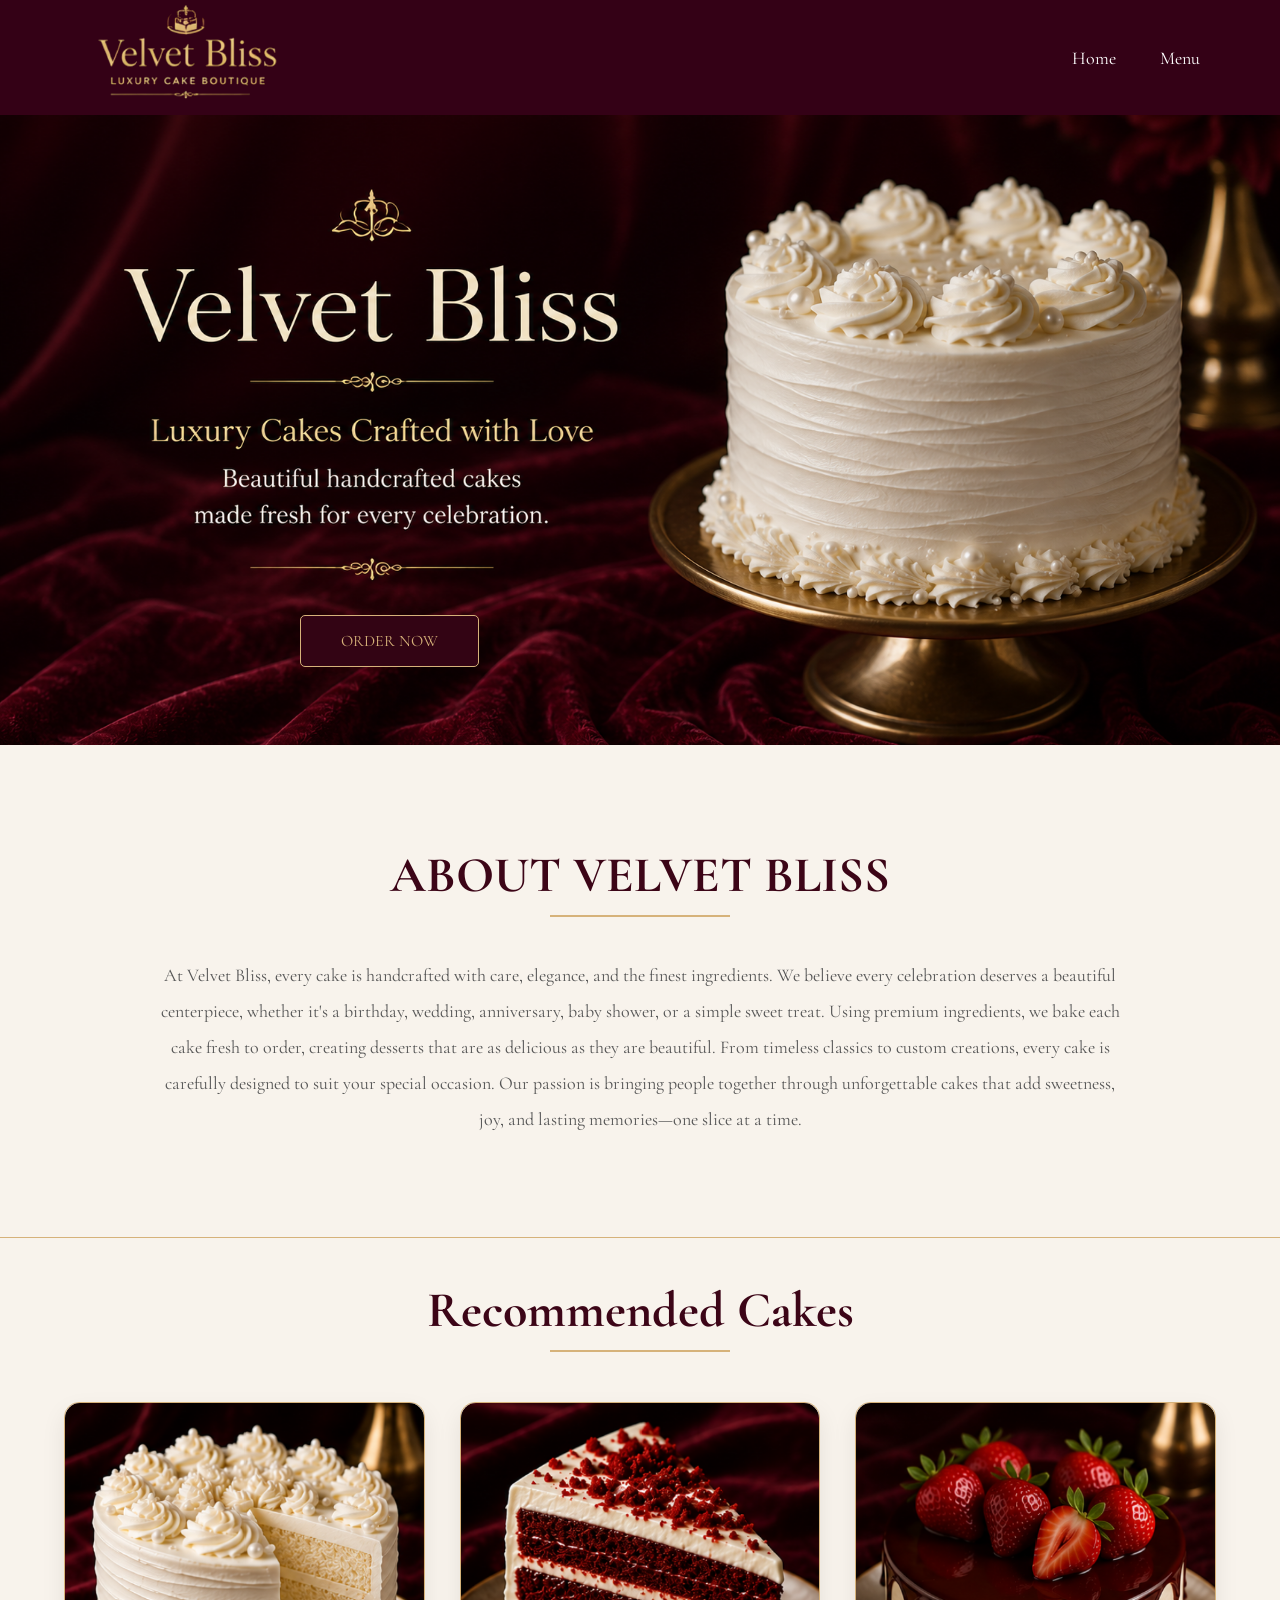
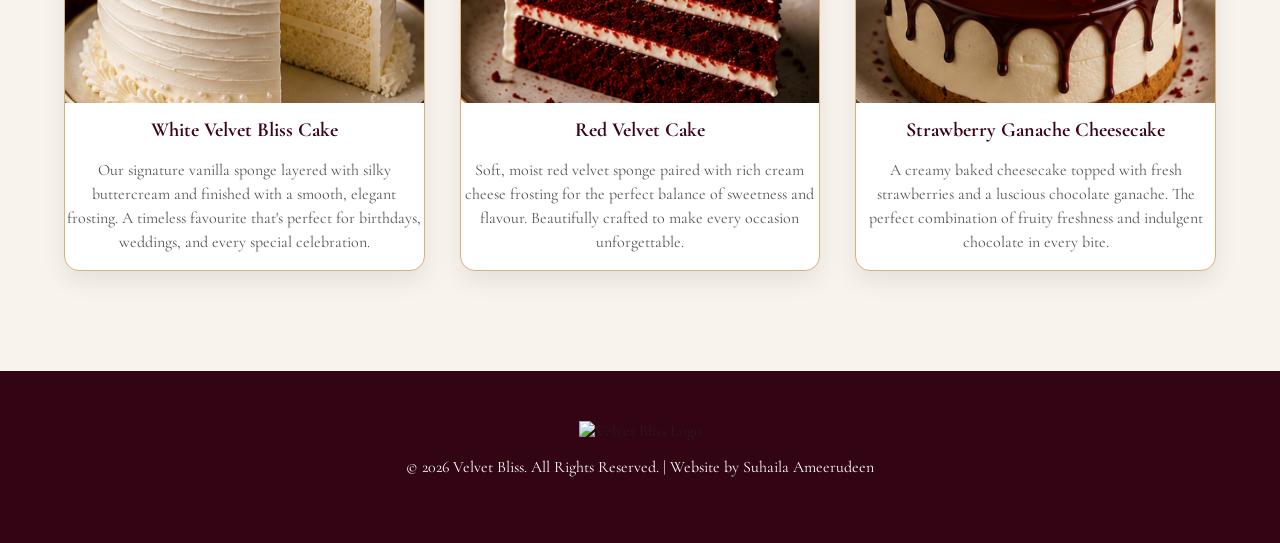
==== index.html @ b3609359 "Jul 16, 2026, 12:04 PM" ====
<!DOCTYPE html>
<html>
<head>
<link rel="stylesheet" href="style.css">

<title>Velvet Bliss</title>

<link rel="preconnect" href="https://fonts.googleapis.com">
<link rel="preconnect" href="https://fonts.gstatic.com" crossorigin>
<link href="https://fonts.googleapis.com/css2?family=Cormorant+Garamond:ital,wght@0,300..700;1,300..700&family=Roboto:ital,wght@0,100..900;1,100..900&display=swap" rel="stylesheet">
</head>

<body>


<div class="navbar">

    <div class="logo">
        <a href="index.html">
        <img src="image/velvet bliss logo.png" alt="Velvet Bliss Logo">
        </a>
    </div>

    <nav>
    <a href="index.html">Home</a>
    <a href="menu.html">Menu</a>
    </nav>

</div>

<div class="Banner">
    <a href="menu.html" class="orderButton">ORDER NOW</a>
</div>

<div class="About">
    <h2>ABOUT VELVET BLISS</h2>
    <div class="borderline"></div>
    <p> At Velvet Bliss, every cake is handcrafted with care, elegance, and the finest ingredients. We believe every celebration deserves a beautiful centerpiece, whether it's a birthday, wedding, anniversary, baby shower, or a simple sweet treat.
        Using premium ingredients, we bake each cake fresh to order, creating desserts that are as delicious as they are beautiful. From timeless classics to custom creations, every cake is carefully designed to suit your special occasion.
        Our passion is bringing people together through unforgettable cakes that add sweetness, joy, and lasting memories—one slice at a time.</p>
</div>

<div class="bottomline"></div>

<div class="recommended">
    <h2>Recommended Cakes</h2>
    <div class="borderline"></div>

    <div class="container">
        <div class="CakeContainer">
            <img src="image/White Velvet Bliss Cake.png" alt="White Velvet Bliss Cak">
            <h3>White Velvet Bliss Cake</h3>
            <p>Our signature vanilla sponge layered with silky buttercream and finished with a smooth, elegant frosting. A timeless favourite that's perfect for birthdays, weddings, and every special celebration.</p>
        </div>

        <div class="CakeContainer">
            <img src="image/Red Velvet Cake.png" alt="Red Velvet Cake">
            <h3>Red Velvet Cake</h3>
            <p>Soft, moist red velvet sponge paired with rich cream cheese frosting for the perfect balance of sweetness and flavour. Beautifully crafted to make every occasion unforgettable.</p>
        </div>

        <div class="CakeContainer">
            <img src="image/Strawberry Ganache Cheesecake.png" alt="Strawberry Ganache Cheesecake">
            <h3>Strawberry Ganache Cheesecake</h3>
            <p> A creamy baked cheesecake topped with fresh strawberries and a luscious chocolate ganache. The perfect combination of fruity freshness and indulgent chocolate in every bite.</p>
        </div>

    </div>

</div>

<footer>
    <img src="image/logo.png" alt="Velvet Bliss Logo">
    <p>© 2026 Velvet Bliss. All Rights Reserved. | Website by Suhaila Ameerudeen</p>
</footer>

  
<script src="script.js"></script>
</body>
</html>
---- style.css ----
body{
    margin:0;
    background:#F8F3EC;
     font-family: "Cormorant Garamond", serif;
     color: #2E1A1A;
}

.navbar{
    background:#340116;
    justify-content: space-between;
    align-items: center;
    padding: 5px 80px;
    display:flex;
}
.logo img{
    width:auto;
    height:100px;
}

nav a{
    text-decoration: none;
    color:white;
    margin-left:40px;
    font-size: 18px;
}

nav a:hover{
    border-bottom:2px solid #D6B27A;
}

.Banner{
    background-image: url("image/velvet\ bliss\ banner.png");
    height:630px;
    background-size: cover;
    background-position: center;
}

.orderButton{
    color:#D6B27A;
    display: inline-block;
    padding:15px 40px;
    text-decoration: none;
    border: 1px solid #D6B27A;
    border-radius: 5px;
    background:#330414 ;
    margin-left: 300px;
    margin-top: 500px;
}

.orderButton:hover{
    background: #D6B27A;
    color:#330414;
}

.About{
    width: 75%;
    margin:100px auto;
    text-align: center;
}

.About h2{
    font-size: 50px;
    color:#3c0517;
    margin-bottom: 10px;
}

.borderline{
   border:2px;
   width:180px;
   height: 2px;
   background:#D6B27A;
   margin:0px auto 40px;
}

.About p{
    line-height: 2;
    font-size: 18px;
    color:#555;
}

.bottomline{
    border-bottom:1px solid #D6B27A;

}

.recommended{
    text-align: center;
    padding-bottom: 100px;
    margin:auto;
    width:90%;
}

.recommended h2{
    font-size:50px;
    color:#3c0517;
    margin-bottom:10px;
}

.container{
    display:grid;
    grid-template-columns: repeat(3,1fr);
    gap:35px;
    margin-top:50px;
}

.CakeContainer{
    background:white;
    border: 1px solid #D6B27A;
    border-radius:15px;
    box-shadow: 0 10px 25px rgba(0,0,0,0.08);
}

.CakeContainer img{
    width:100%;
    height:300px;
    object-fit:cover;
    border-top-left-radius:15px;
    border-top-right-radius: 15px;
}

.CakeContainer:hover{
    transform: scale(1.03);
}

.CakeContainer h3{
    text-align: center;
    color:#3c0517;
    margin:10px;
    font-size:20px;
}

.CakeContainer p{
    line-height: 1.5;
    color:#555;
}

footer{
    background:#330414;
    text-align: center;
    padding:50px;
}

footer img{
    width:auto;
    height:90px;
}

footer p{
    color:white;
}
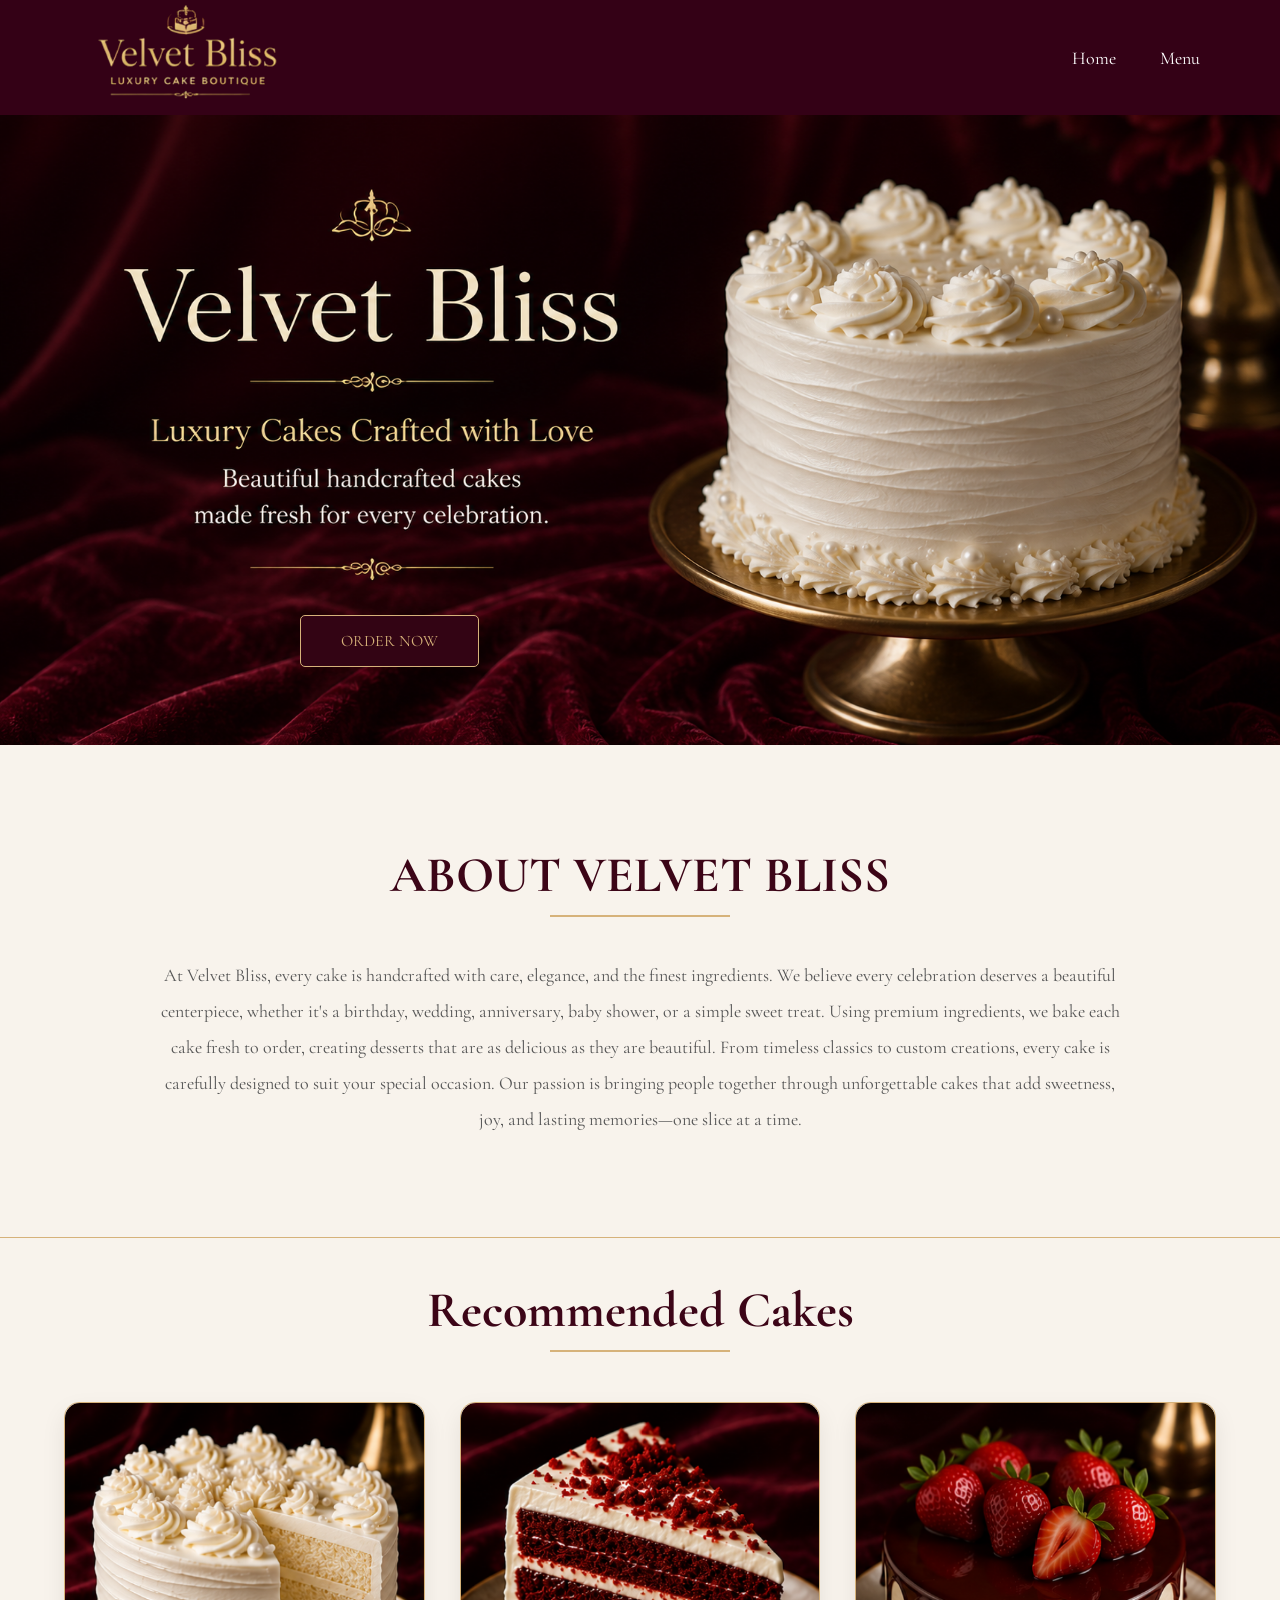
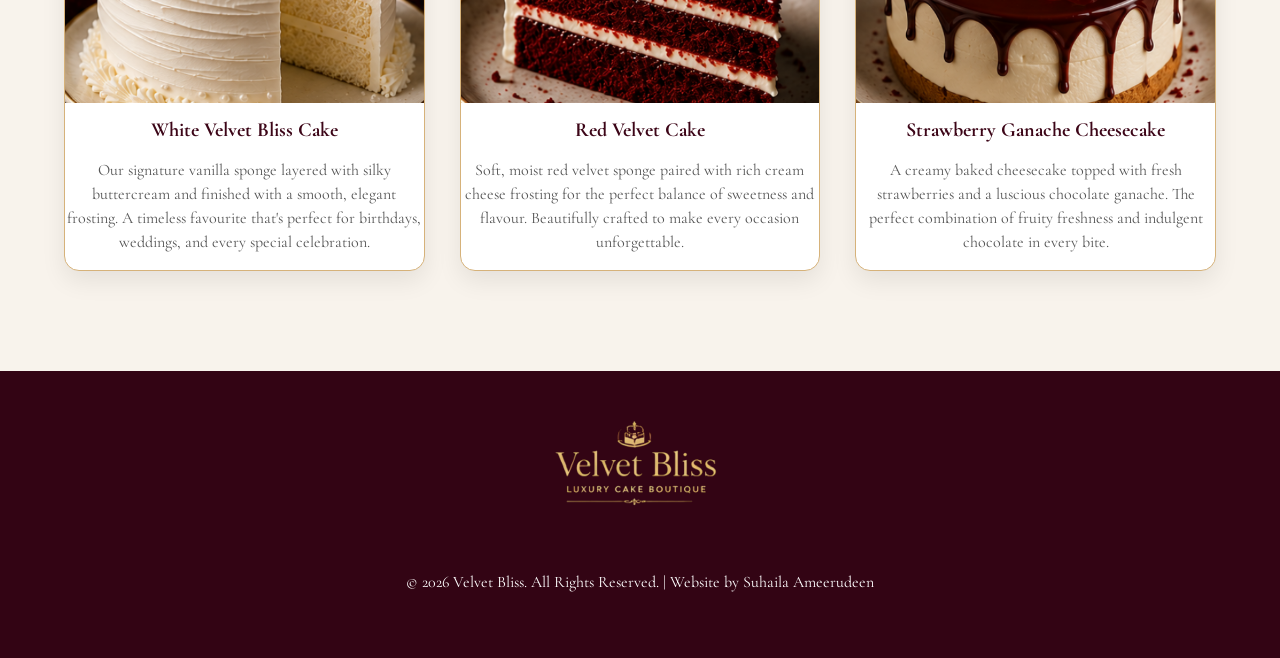
==== commit 3b5faf2c: "Jul 16, 2026, 12:09 PM" ====
--- a/index.html
+++ b/index.html
@@ -70,7 +70,7 @@
 </div>
 
 <footer>
-    <img src="image/logo.png" alt="Velvet Bliss Logo">
+    <img src="image/velvet bliss logo.png" alt="Velvet Bliss Logo">
     <p>© 2026 Velvet Bliss. All Rights Reserved. | Website by Suhaila Ameerudeen</p>
 </footer>
 
--- a/style.css
+++ b/style.css
@@ -143,6 +143,7 @@
 footer img{
     width:auto;
     height:90px;
+    margin-bottom:40px;
 }
 
 footer p{
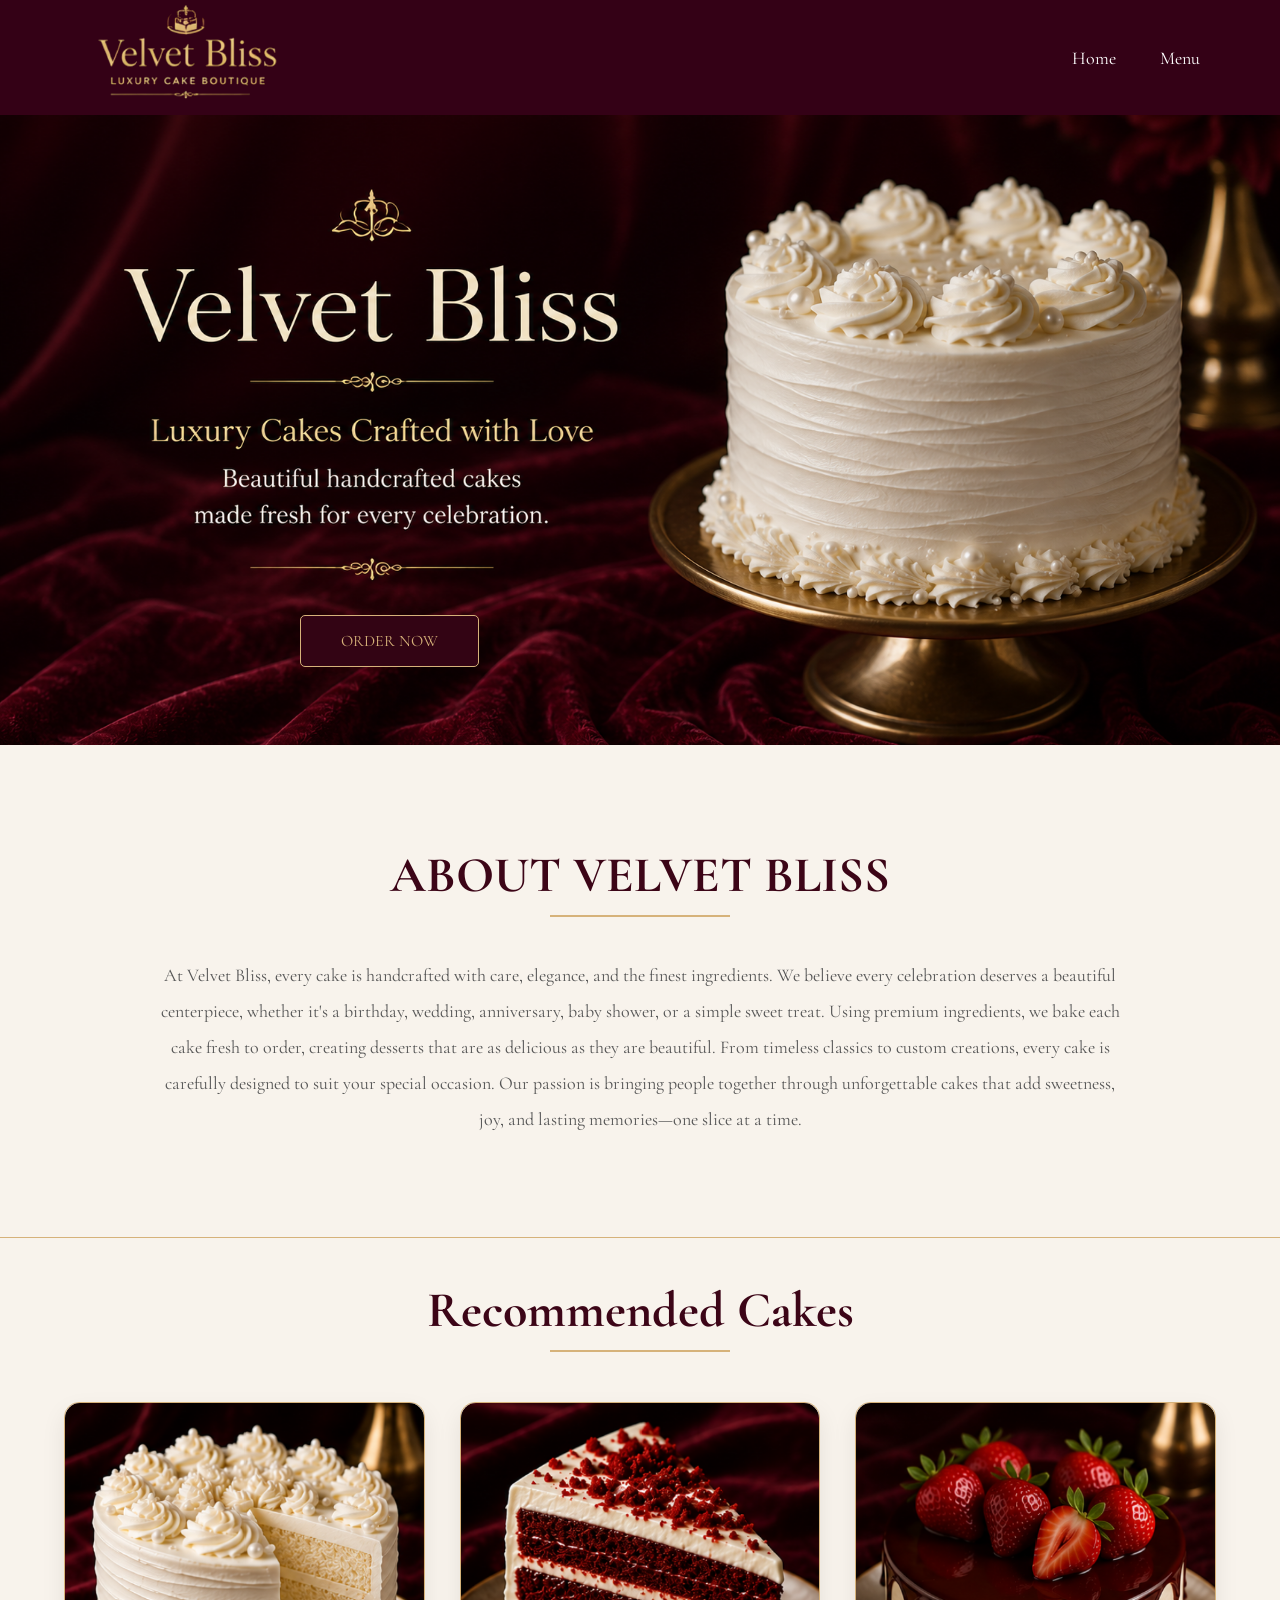
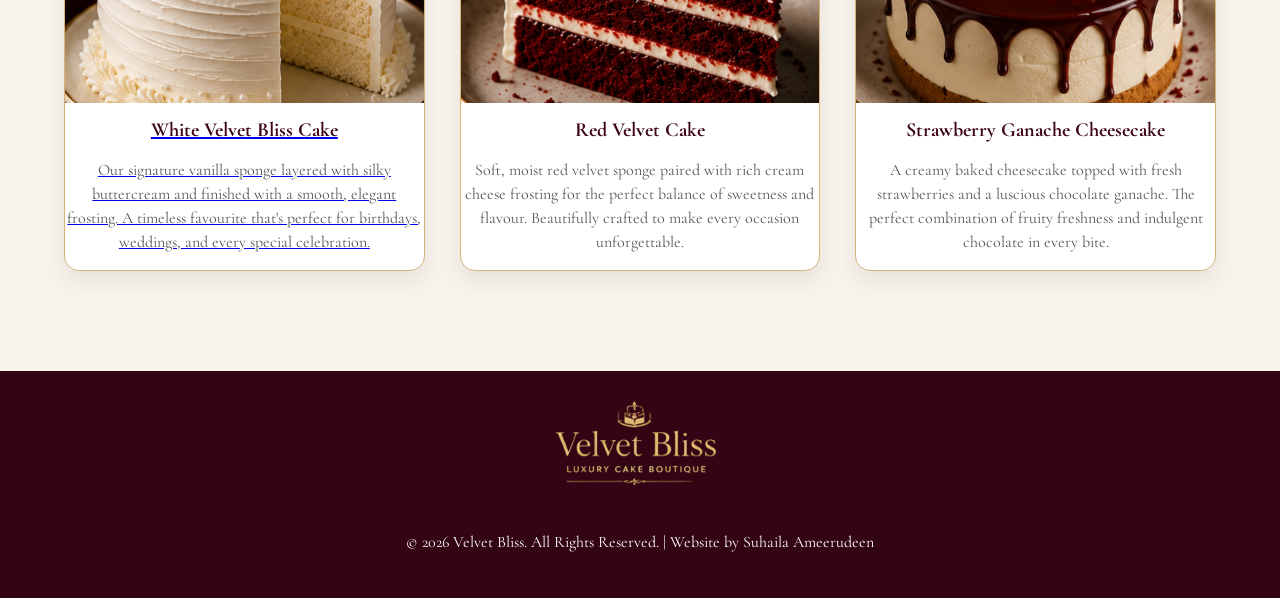
==== commit 71cd3c88: "Jul 17, 2026, 6:49 AM" ====
--- a/index.html
+++ b/index.html
@@ -48,9 +48,11 @@
 
     <div class="container">
         <div class="CakeContainer">
+            <a href="menu.html">
             <img src="image/White Velvet Bliss Cake.png" alt="White Velvet Bliss Cak">
             <h3>White Velvet Bliss Cake</h3>
             <p>Our signature vanilla sponge layered with silky buttercream and finished with a smooth, elegant frosting. A timeless favourite that's perfect for birthdays, weddings, and every special celebration.</p>
+            </a>
         </div>
 
         <div class="CakeContainer">
--- a/style.css
+++ b/style.css
@@ -137,13 +137,13 @@
 footer{
     background:#330414;
     text-align: center;
-    padding:50px;
+    padding:30px;
 }
 
 footer img{
     width:auto;
     height:90px;
-    margin-bottom:40px;
+    margin-bottom:20px;
 }
 
 footer p{
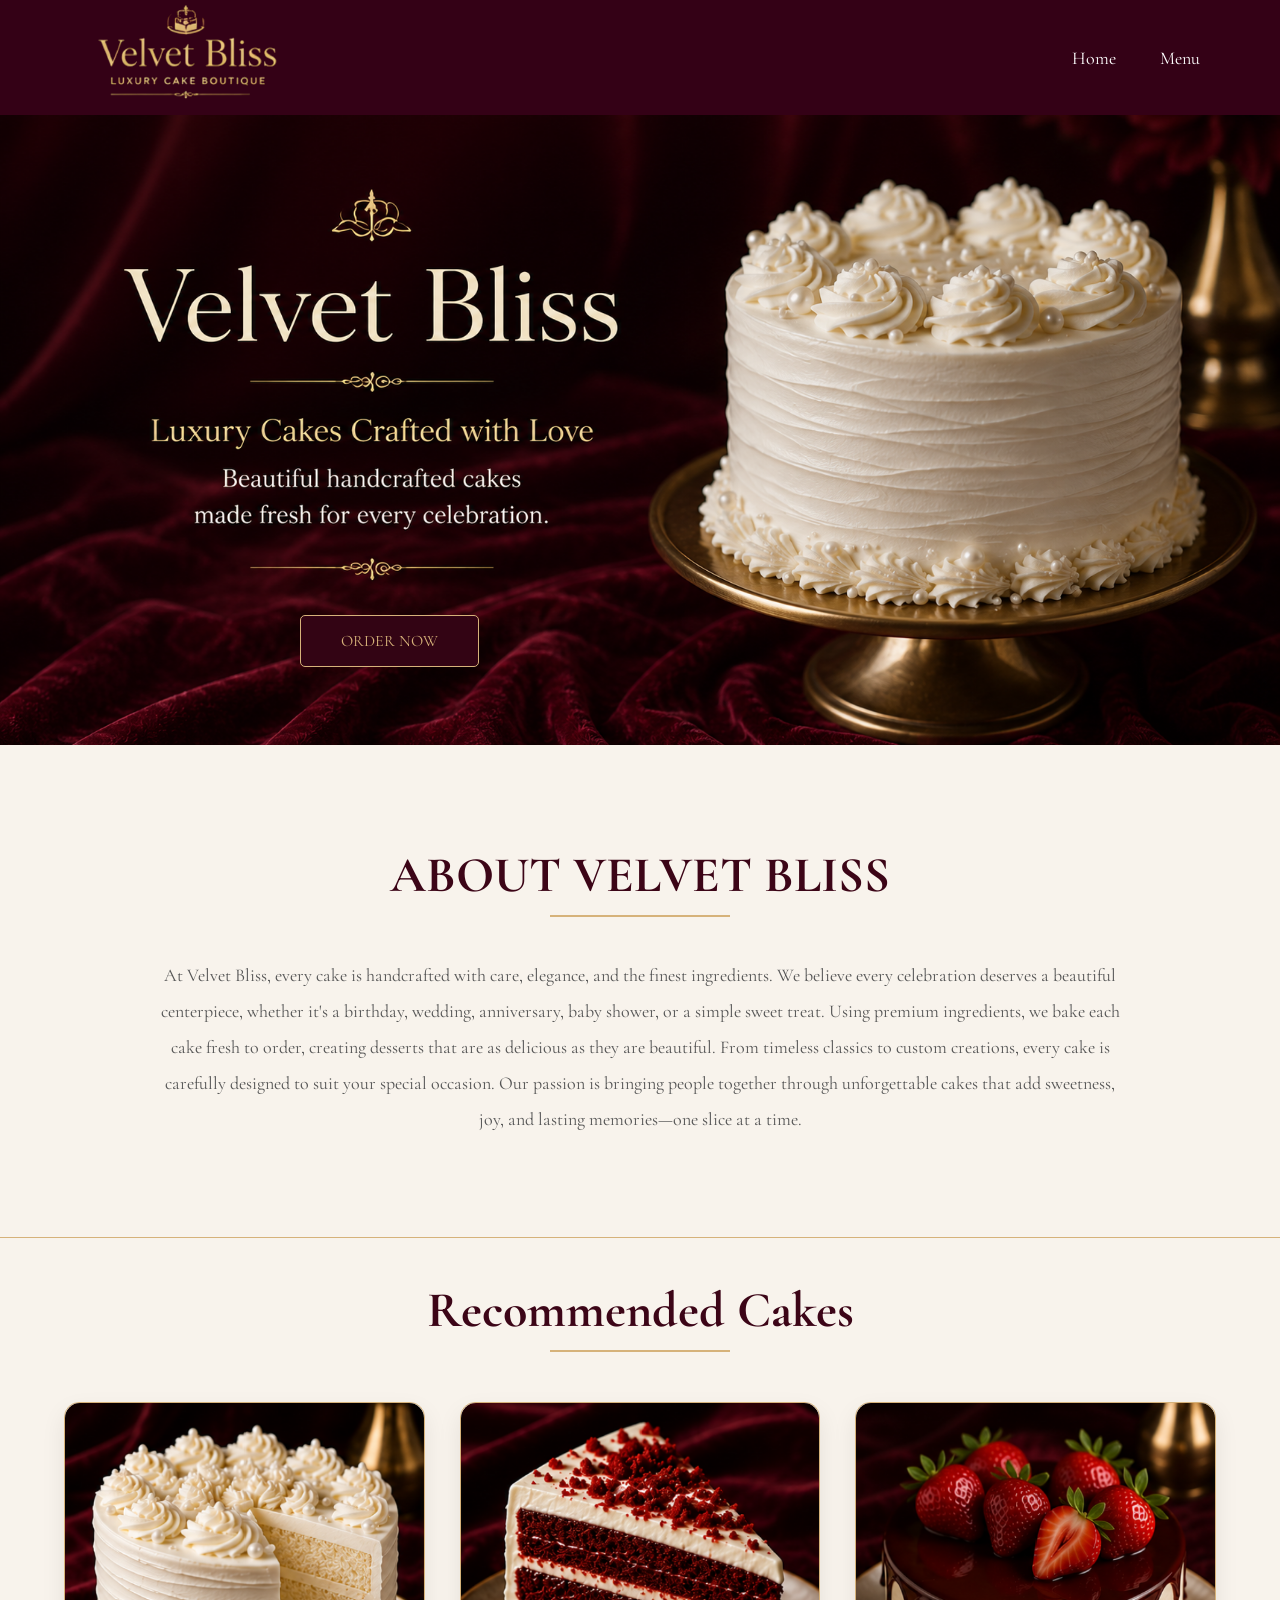
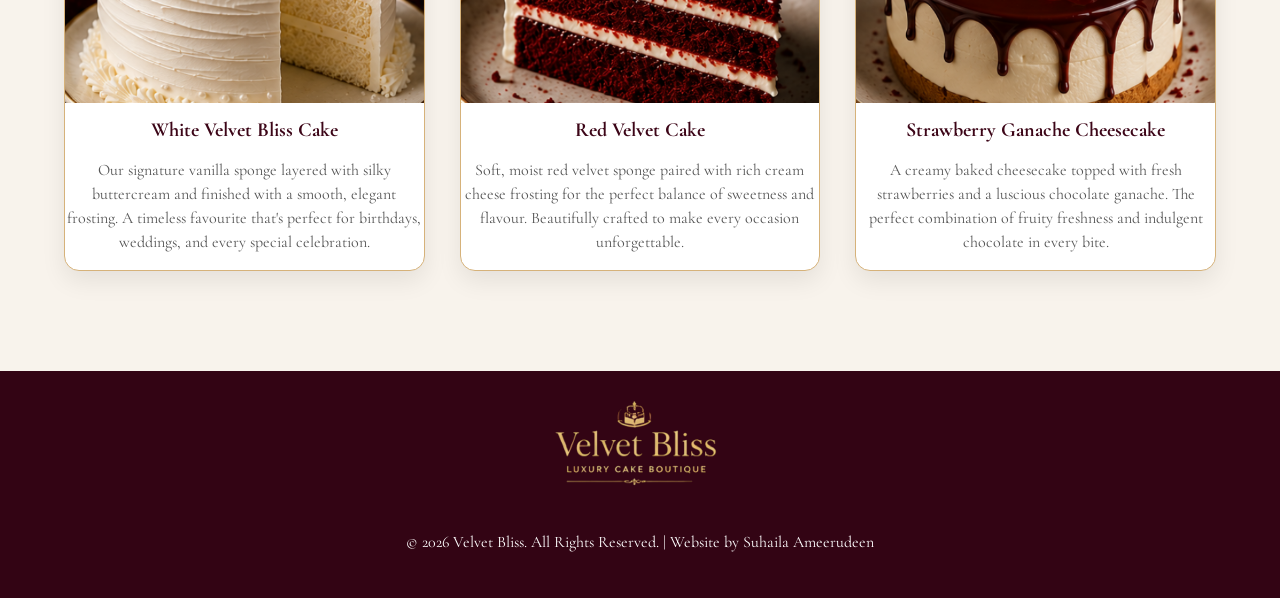
==== commit 771137f0: "Jul 17, 2026, 6:52 AM" ====
--- a/index.html
+++ b/index.html
@@ -56,6 +56,7 @@
         </div>
 
         <div class="CakeContainer">
+            
             <img src="image/Red Velvet Cake.png" alt="Red Velvet Cake">
             <h3>Red Velvet Cake</h3>
             <p>Soft, moist red velvet sponge paired with rich cream cheese frosting for the perfect balance of sweetness and flavour. Beautifully crafted to make every occasion unforgettable.</p>
--- a/style.css
+++ b/style.css
@@ -134,6 +134,10 @@
     color:#555;
 }
 
+.CakeContainer a{
+    text-decoration: none;
+}
+
 footer{
     background:#330414;
     text-align: center;
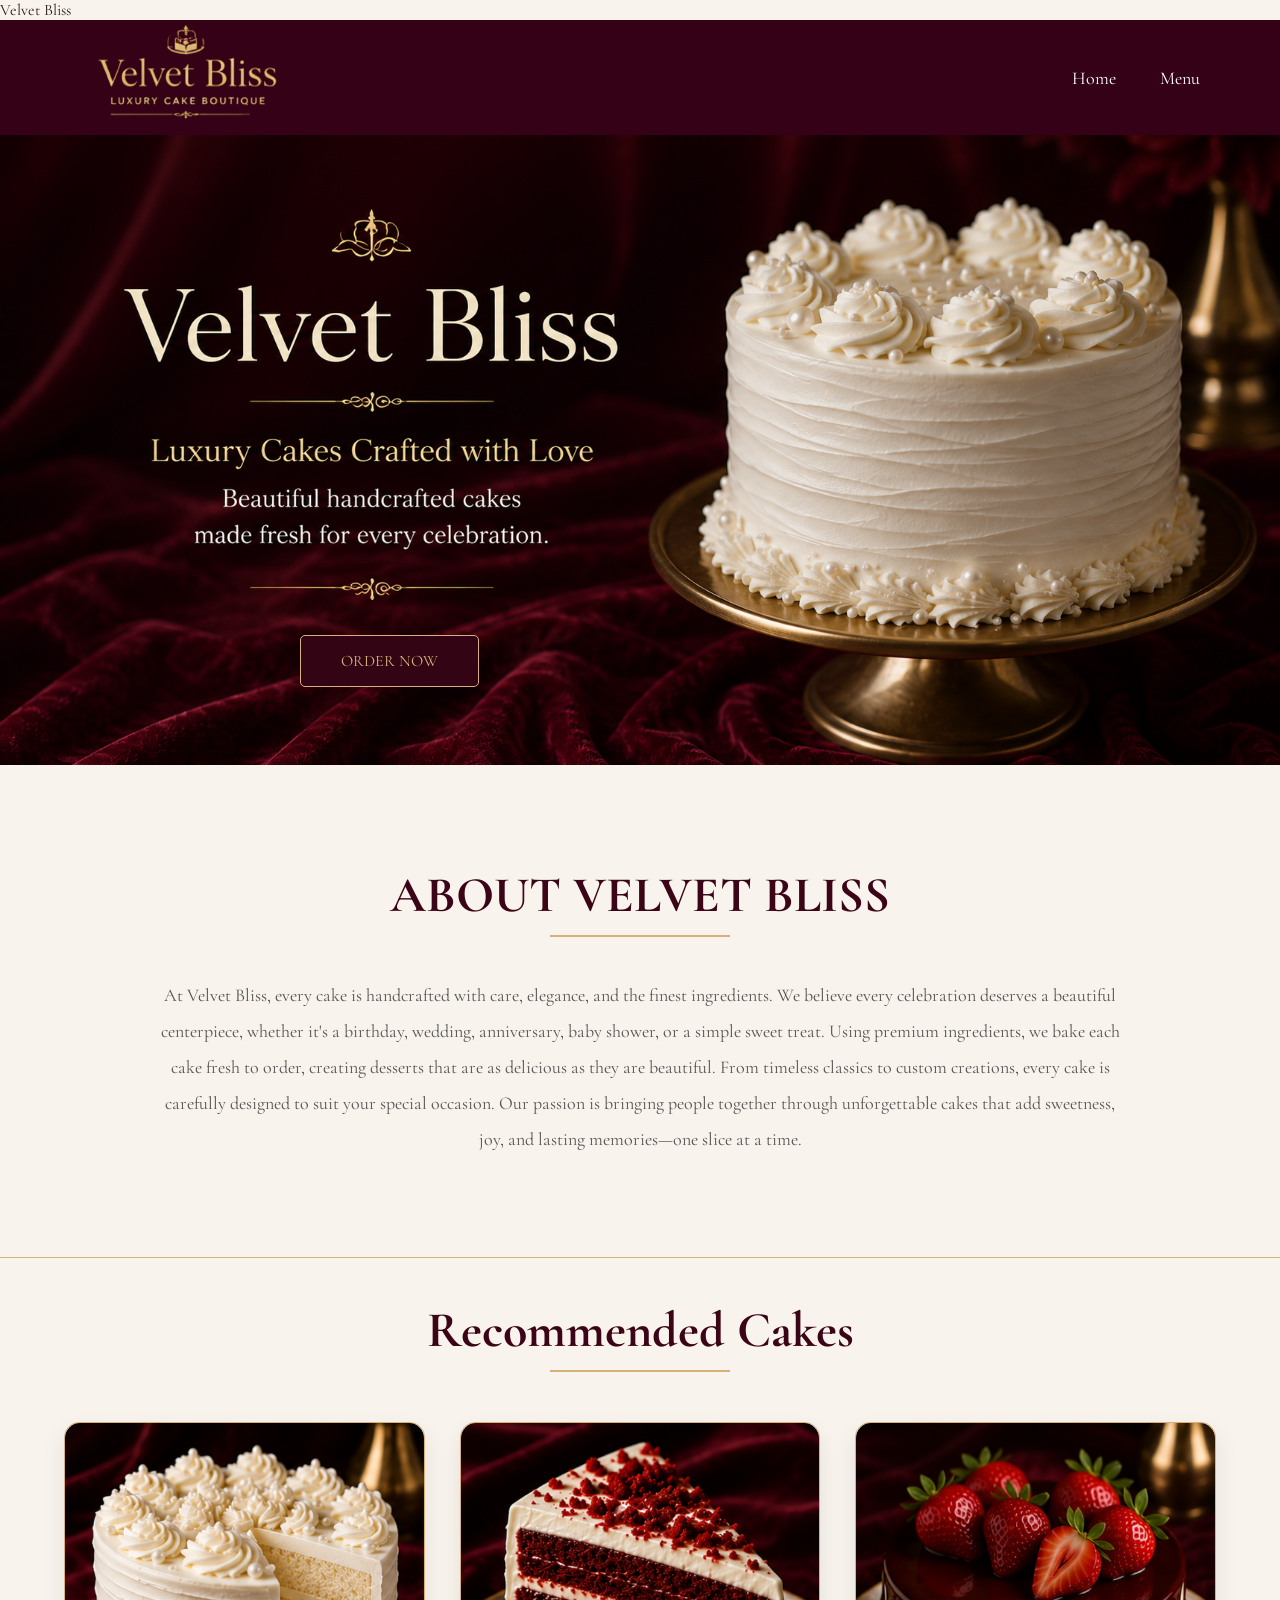
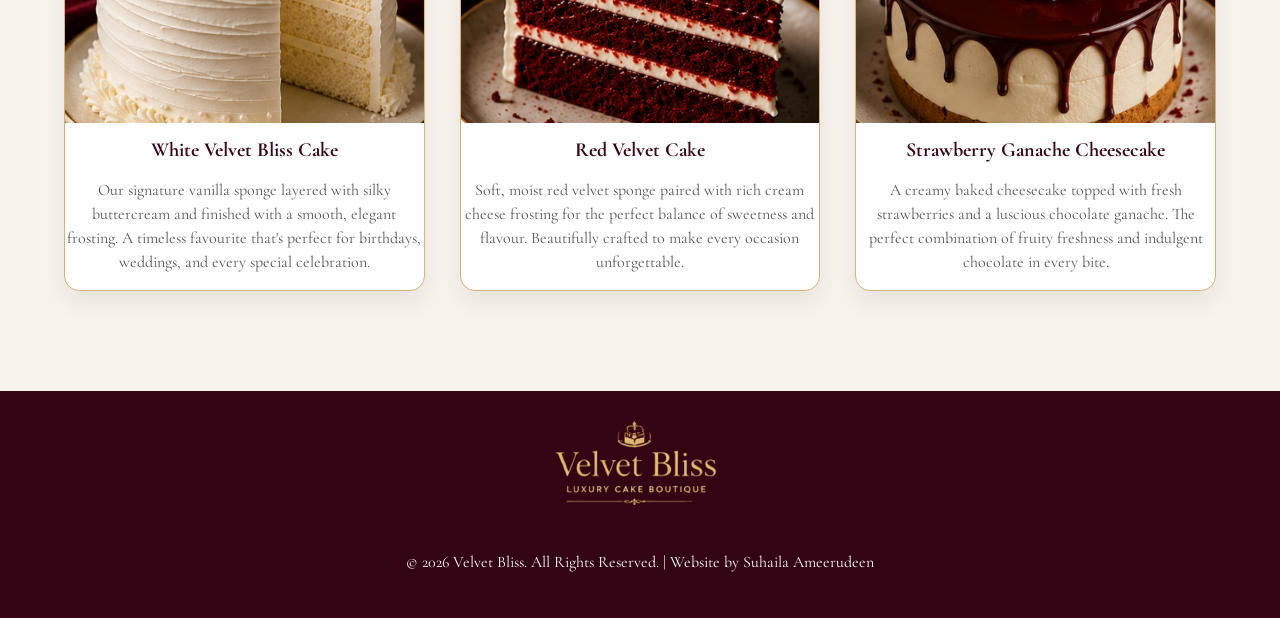
==== commit 57bcd1b5: "Jul 18, 2026, 10:03 AM" ====
--- a/index.html
+++ b/index.html
@@ -2,7 +2,7 @@
 <html>
 <head>
 <link rel="stylesheet" href="style.css">
-
+<link rel="icon" 
 <title>Velvet Bliss</title>
 
 <link rel="preconnect" href="https://fonts.googleapis.com">
@@ -56,16 +56,19 @@
         </div>
 
         <div class="CakeContainer">
-            
+            <a href="menu.html">
             <img src="image/Red Velvet Cake.png" alt="Red Velvet Cake">
             <h3>Red Velvet Cake</h3>
             <p>Soft, moist red velvet sponge paired with rich cream cheese frosting for the perfect balance of sweetness and flavour. Beautifully crafted to make every occasion unforgettable.</p>
+            </a>
         </div>
 
         <div class="CakeContainer">
+            <a href="menu.html">
             <img src="image/Strawberry Ganache Cheesecake.png" alt="Strawberry Ganache Cheesecake">
             <h3>Strawberry Ganache Cheesecake</h3>
             <p> A creamy baked cheesecake topped with fresh strawberries and a luscious chocolate ganache. The perfect combination of fruity freshness and indulgent chocolate in every bite.</p>
+            </a>
         </div>
 
     </div>
--- a/style.css
+++ b/style.css
@@ -72,6 +72,21 @@
    margin:0px auto 40px;
 }
 
+.borderline2{
+    background: #D6B27A;
+    height:2px;
+    width:100px;
+    margin-top:10px;
+    margin-right:30px;
+}
+
+.borderline3{
+    background: #D6B27A;
+    height:2px;
+    width:100px;
+    margin-left:70px;
+}
+
 .About p{
     line-height: 2;
     font-size: 18px;
@@ -153,3 +168,183 @@
 footer p{
     color:white;
 }
+
+.menu{
+    width:97%;
+    margin: 50px auto;
+    display: grid;
+    grid-template-columns:3fr 1fr;
+    gap:40px;
+    align-items:start;
+}
+
+.CakeMenu h1{
+    text-align: center;
+    color:#3c0517;
+    font-size: 45px;
+    margin-bottom: 10px;
+}
+
+.menuLayout{
+    display: grid;
+    grid-template-columns: repeat(3, 1fr);
+    gap:40px;
+}
+
+.menuContainer{
+    background:white;
+    border:1px solid #D6B27A;
+    text-align:center;
+    border-radius: 15px;
+    box-shadow: 0 10px 25px rgba(0,0,0,0.08);
+
+}
+
+.menuContainer img{
+    width:100%;
+    height:180px;
+    object-fit:cover;
+    border-top-left-radius:15px;
+    border-top-right-radius: 15px;
+}
+
+.menuContainer h3{
+    color:#3c0517;
+    margin:10px;
+    font-size:22px;
+    font-weight:500;
+    height:45px;
+}
+
+.menuContainer{
+     color:#3c0517;
+    margin-bottom: 10px;
+    font-size:20px;
+}
+
+.menuContainer button{
+    background:#340116;
+    color:white;
+    border:none;
+    padding:12px 30px;
+    margin-bottom: 20px;
+    font-family: "Cormorant Garamond", serif;
+}
+
+.menuContainer button:hover{
+    background: #D6B27A;
+    color:#340116;
+}
+
+.orderHere{
+    background:#F8F3EC;
+    border: 1px solid #D6B27A;
+    border-radius: 15px;
+    padding:25px;
+    box-shadow: 0 10px 25px rgba(0,0,0,0.08);
+    margin-bottom:40px;
+    margin-right:20px ;
+    margin-left:20px;
+    position: sticky;
+    top:20px;
+}
+
+
+
+#Order{
+    font-size:18px;
+    color:#3c0517;
+    margin-bottom:18px;
+}
+
+#total{
+    font-size:19px;
+    color:#3c0517;
+}
+
+#receipt h3{
+    font-size:19px;
+    color:#3c0517;
+}
+
+#receipt{
+    border:1px solid #D6B27A;
+    background-color: #e9e4dc;
+    padding: 15px;
+    border-radius: 5px;
+}
+
+.orderHere h2{
+    text-align: center;
+    color:#3c0517;
+    font-size: 30px;
+    margin-top:0;
+    margin-bottom: 5px;
+}
+
+.orderHere h3{
+    color: #3c0517;
+    font-size:19px;
+}
+
+
+.orderHere input{
+    width:100%;
+    padding-left:12px;
+    padding-right:12px;
+    padding-top:7px;
+    padding-bottom:7px;
+    font-family: "Cormorant Garamond", serif;
+    border:1px solid #ccc;
+    margin-bottom:15px;
+    border-radius:5px;
+    font-size:18px;
+    box-sizing: border-box;
+
+}
+
+.placeOrder{
+    width:100%;
+    padding-left:12px;
+    padding-right:12px;
+    padding-top:7px;
+    padding-bottom:7px;
+    border:none;
+    border-radius: 5px;
+    margin-bottom: 10px;
+    font-size:15px;
+    background: #340116;
+    color:white;
+    font-family: "Cormorant Garamond", serif;
+}
+
+.placeOrder:hover{
+    background-color: #D6B27A;
+    color:#340116;
+}
+
+.resetOrder{
+    width:100%;
+    padding-left:12px;
+    padding-right:12px;
+    padding-top:7px;
+    padding-bottom:7px;
+    border:1px solid #340116;
+    border-radius: 5px;
+    margin-bottom: 10px;
+    font-size:15px;
+    background:#F8F3EC;
+    color:#340116;
+    font-family: "Cormorant Garamond", serif;
+}
+
+.resetOrder:hover{
+   background-color: #D6B27A;
+    color:#340116;
+    border:none;
+}
+
+hr{
+    border:none;
+    border-top: 1px solid #340116;
+}
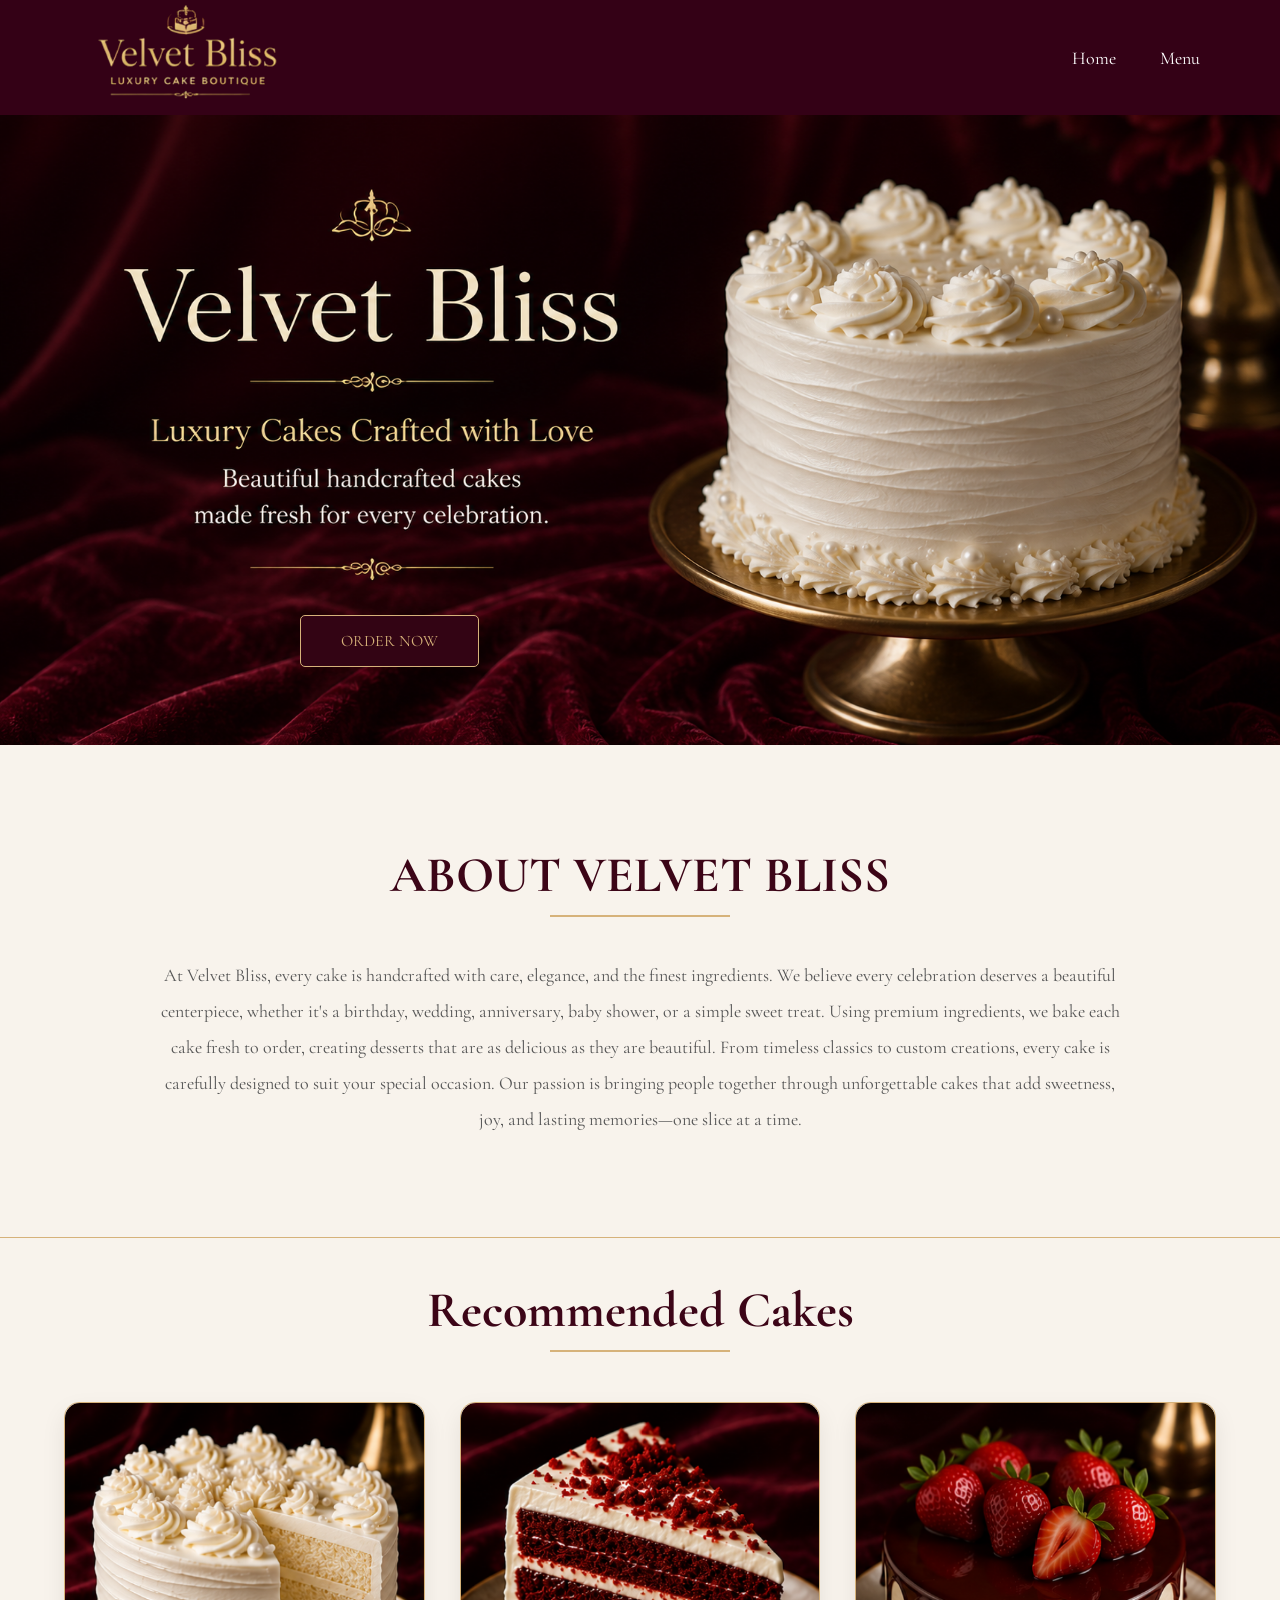
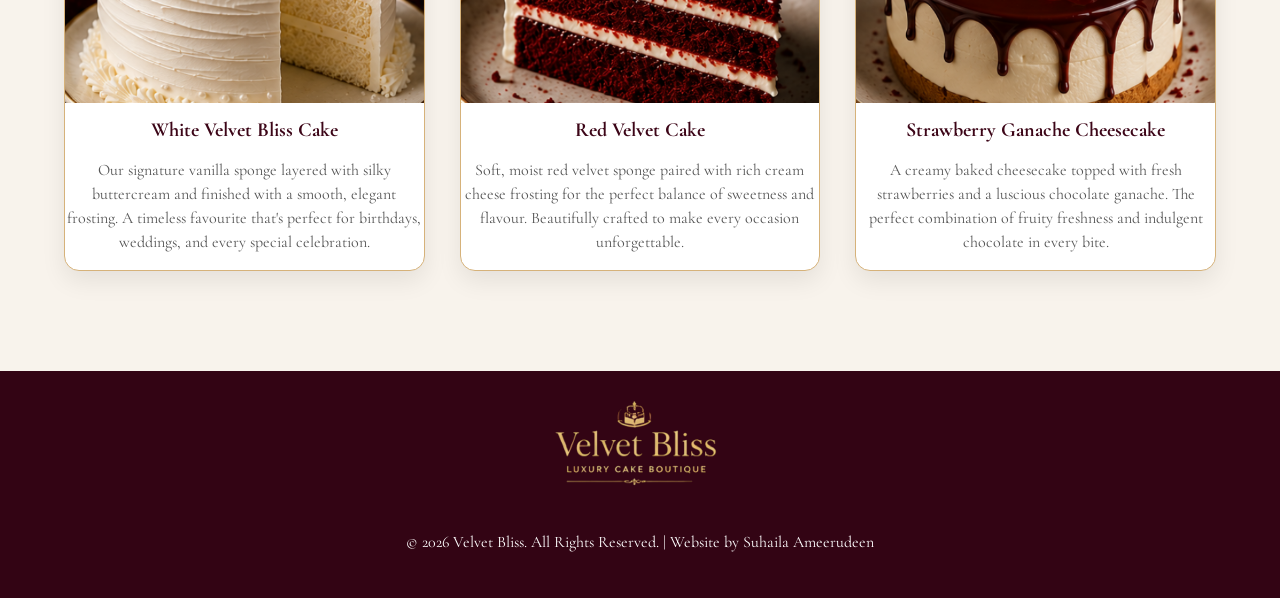
==== commit d6e2db7d: "Jul 18, 2026, 10:06 AM" ====
--- a/index.html
+++ b/index.html
@@ -2,7 +2,7 @@
 <html>
 <head>
 <link rel="stylesheet" href="style.css">
-<link rel="icon" 
+<link rel="icon" type="image/png" href="image/cake favicon.png">
 <title>Velvet Bliss</title>
 
 <link rel="preconnect" href="https://fonts.googleapis.com">
